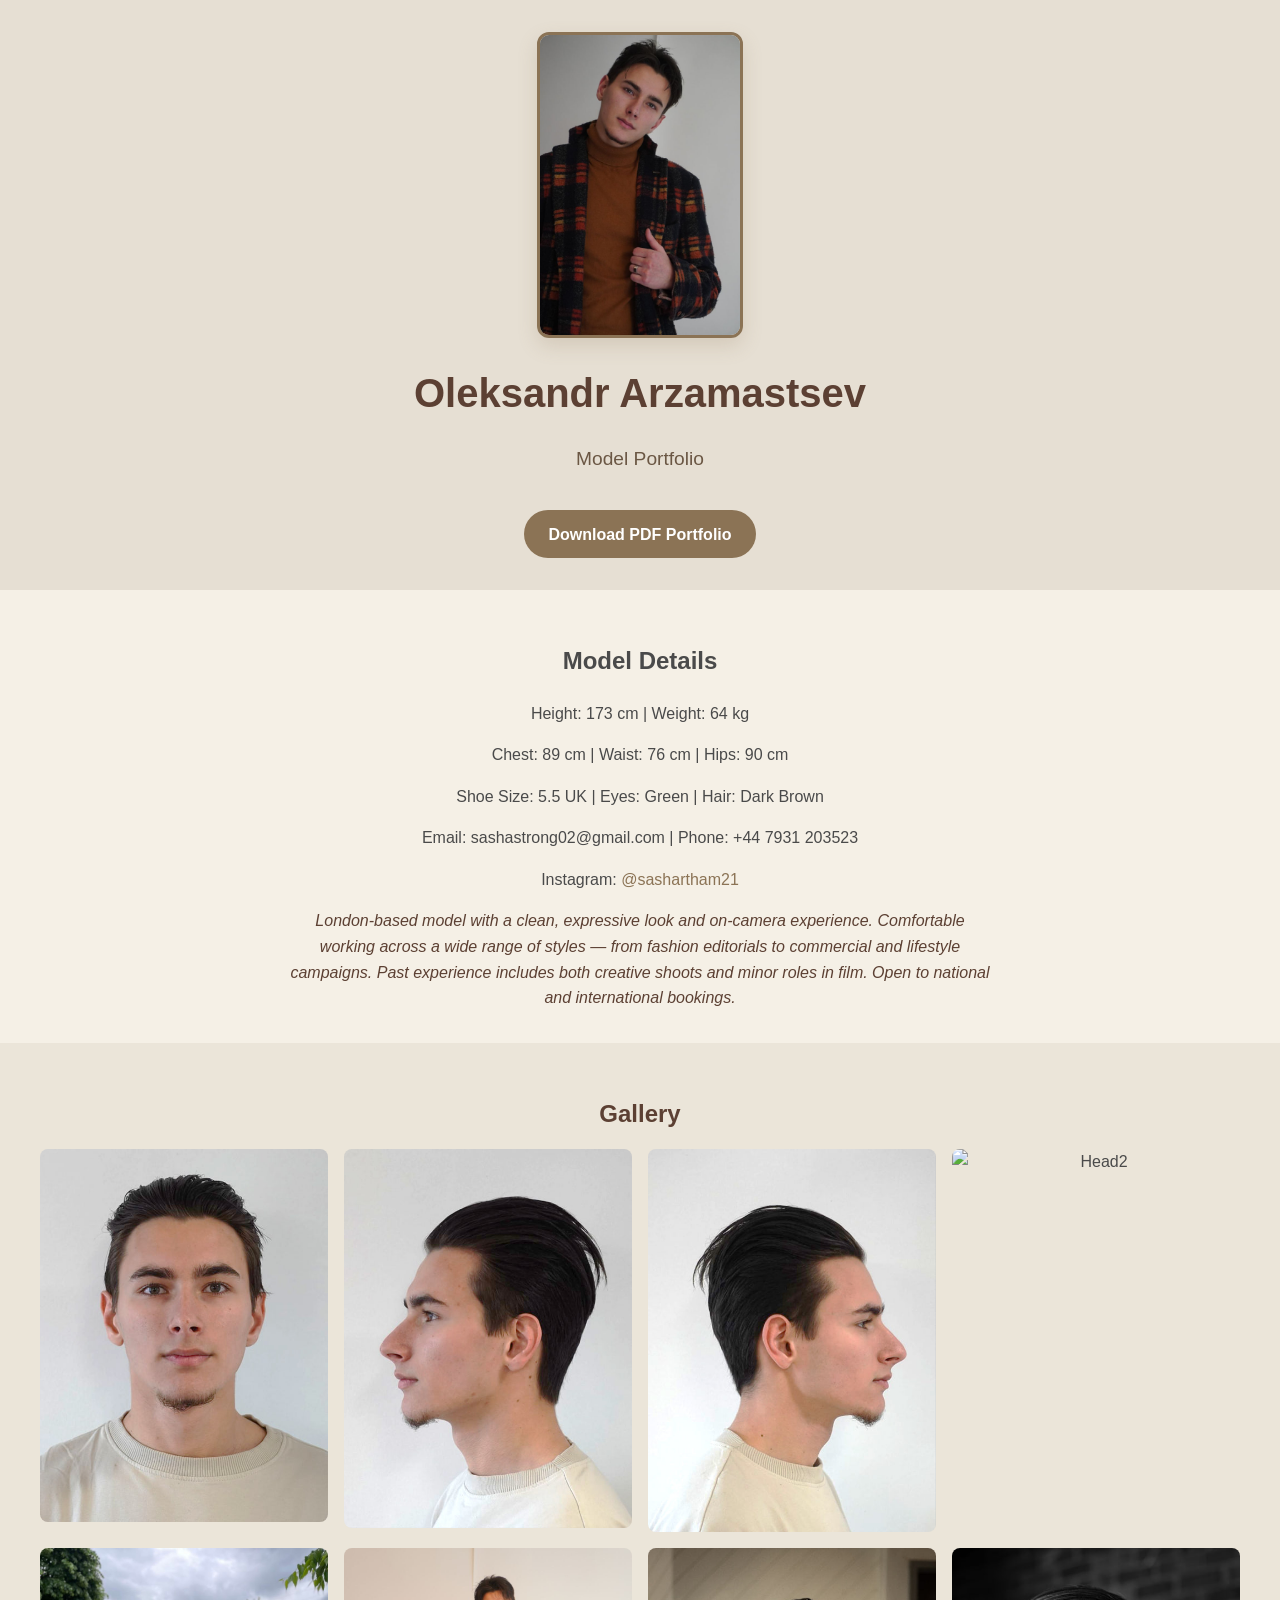
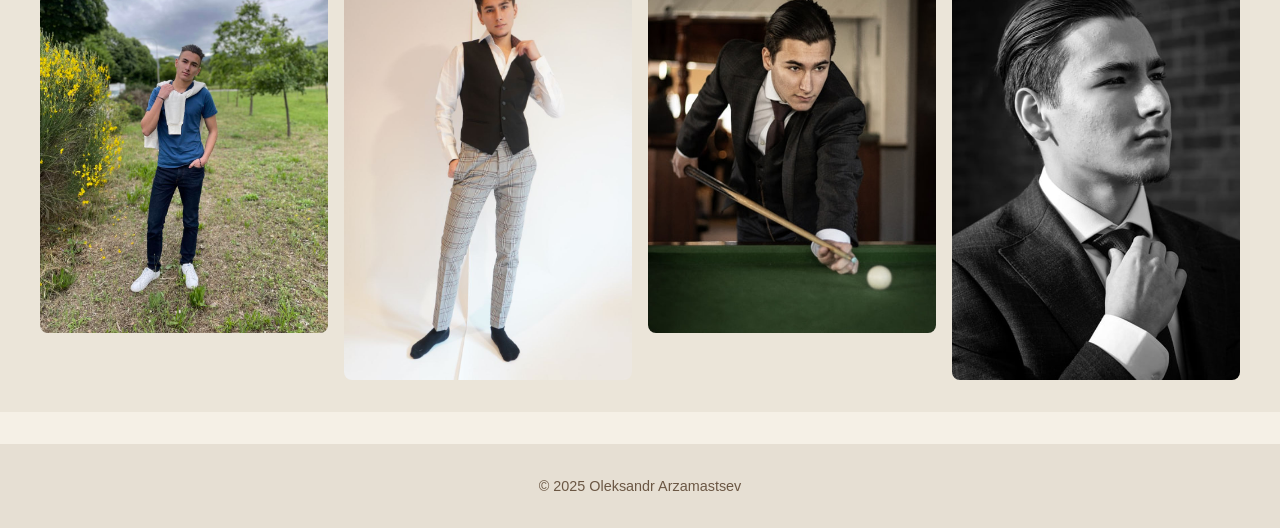
==== index.html @ 0b5d1959 "Update index.html" ====
<!DOCTYPE html>
<html lang="en">
<head>
  <meta charset="UTF-8" />
  <meta name="viewport" content="width=device-width, initial-scale=1.0" />
  <title>Oleksandr Arzamastsev - Model Portfolio</title>
  <link rel="stylesheet" href="style.css" />
</head>
<body>
  <header class="main-header">
    <img src="Images/main.jpg" alt="Oleksandr Arzamastsev" class="main-photo">
    <h1>Oleksandr Arzamastsev</h1>
    <p class="tagline">Model Portfolio</p>
    <a href="Portfolio final final.pdf" download class="download-btn">Download PDF Portfolio</a>
  </header>

  <section class="details">
    <h2>Model Details</h2>
    <p>Height: 173 cm | Weight: 64 kg</p>
    <p>Chest: 89 cm | Waist: 76 cm | Hips: 90 cm</p>
    <p>Shoe Size: 5.5 UK | Eyes: Green | Hair: Dark Brown</p>
    <p>Email: sashastrong02@gmail.com | Phone: +44 7931 203523</p>
    <p>Instagram: <a href="https://instagram.com/sashartham21" target="_blank">@sashartham21</a></p>
    <p class="bio">London-based model with a clean, expressive look and on-camera experience. Comfortable working across a wide range of styles — from fashion editorials to commercial and lifestyle campaigns. Past experience includes both creative shoots and minor roles in film. Open to national and international bookings.</p>
  </section>

  <section class="gallery">
    <h2>Gallery</h2>
    <div class="grid">
      <img src="Images/head.jpg" alt="Head Front">
      <img src="Images/side1.jpg" alt="Head Left">
      <img src="sideR.jpg" alt="Head Right">
      <img src="Head2.JPG" alt="Head2">
      <img src="Images/Full old.jpg" alt="Full Length Casual">
      <img src="Images/full.jpg" alt="Full Length Formal">
     <!-- <img src="Images/creative1.jpg" alt="Creative Pose 1">-->
     
      <img src="Images/creative2.jpg" alt="Creative Pose 2">
     
      <!-- <img src="Images/creative3.jpg" alt="Creative Pose 3">
      <img src="Images/creative4.jpg" alt="Creative Pose 4">
      <img src="Images/monochrome1.jpg" alt="Black & White 1">
      <img src="Images/monochrome2.jpg" alt="Black & White 2">
      <img src="Images/monochrome3.jpg" alt="Black & White 3">-->
      
      <img src="Images/monochrome4.jpg" alt="Black & White 4">
      
    </div>
  </section>

  <footer>
    <p>&copy; 2025 Oleksandr Arzamastsev</p>
  </footer>
</body>
</html>
---- style.css ----
/* style.css */
body {
  margin: 0;
  font-family: 'Segoe UI', Tahoma, Geneva, Verdana, sans-serif;
  background-color: #f5f0e6;
  color: #4a4a4a;
  line-height: 1.6;
}

.main-header {
  text-align: center;
  padding: 2rem 1rem;
  background-color: #e6dfd3;
}

.main-photo {
  width: 200px;
  height: auto;
  border-radius: 12px;
  border: 3px solid #8b7355;
  box-shadow: 0 8px 20px rgba(139, 115, 85, 0.2);
  transition: transform 0.3s ease;
}

.main-photo:hover {
  transform: translateY(-5px);
}

h1 {
  margin: 1rem 0 0.5rem;
  font-size: 2.5rem;
  color: #5c4033;
}

.tagline {
  font-size: 1.2rem;
  color: #6b5744;
}

.download-btn {
  display: inline-block;
  margin-top: 1rem;
  padding: 0.7rem 1.5rem;
  background-color: #8b7355;
  color: #fff;
  text-decoration: none;
  font-weight: bold;
  border-radius: 30px;
  transition: background-color 0.3s;
}
.download-btn:hover {
  background-color: #6b5744;
}

.details {
  text-align: center;
  padding: 2rem 1rem;
}
.details a {
  color: #8b7355;
  text-decoration: none;
}
.details a:hover {
  text-decoration: underline;
}

.bio {
  max-width: 700px;
  margin: 1rem auto 0;
  font-style: italic;
  color: #5c4033;
}

.gallery {
  padding: 2rem 1rem;
  background-color: #ebe5d9;
  text-align: center;
}
.gallery h2 {
  margin-bottom: 1rem;
  color: #5c4033;
}

.grid {
  display: grid;
  grid-template-columns: repeat(auto-fit, minmax(240px, 1fr));
  gap: 1rem;
  max-width: 1200px;
  margin: 0 auto;
}

.grid img {
  width: 100%;
  height: auto;
  border-radius: 8px;
  box-shadow: 0 0 15px rgba(255, 255, 255, 0.05);
  transition: transform 0.3s ease;
}
.grid img:hover {
  transform: scale(1.03);
}

footer {
  text-align: center;
  padding: 1rem;
  background-color: #e6dfd3;
  color: #6b5744;
  font-size: 0.9rem;
  margin-top: 2rem;
}
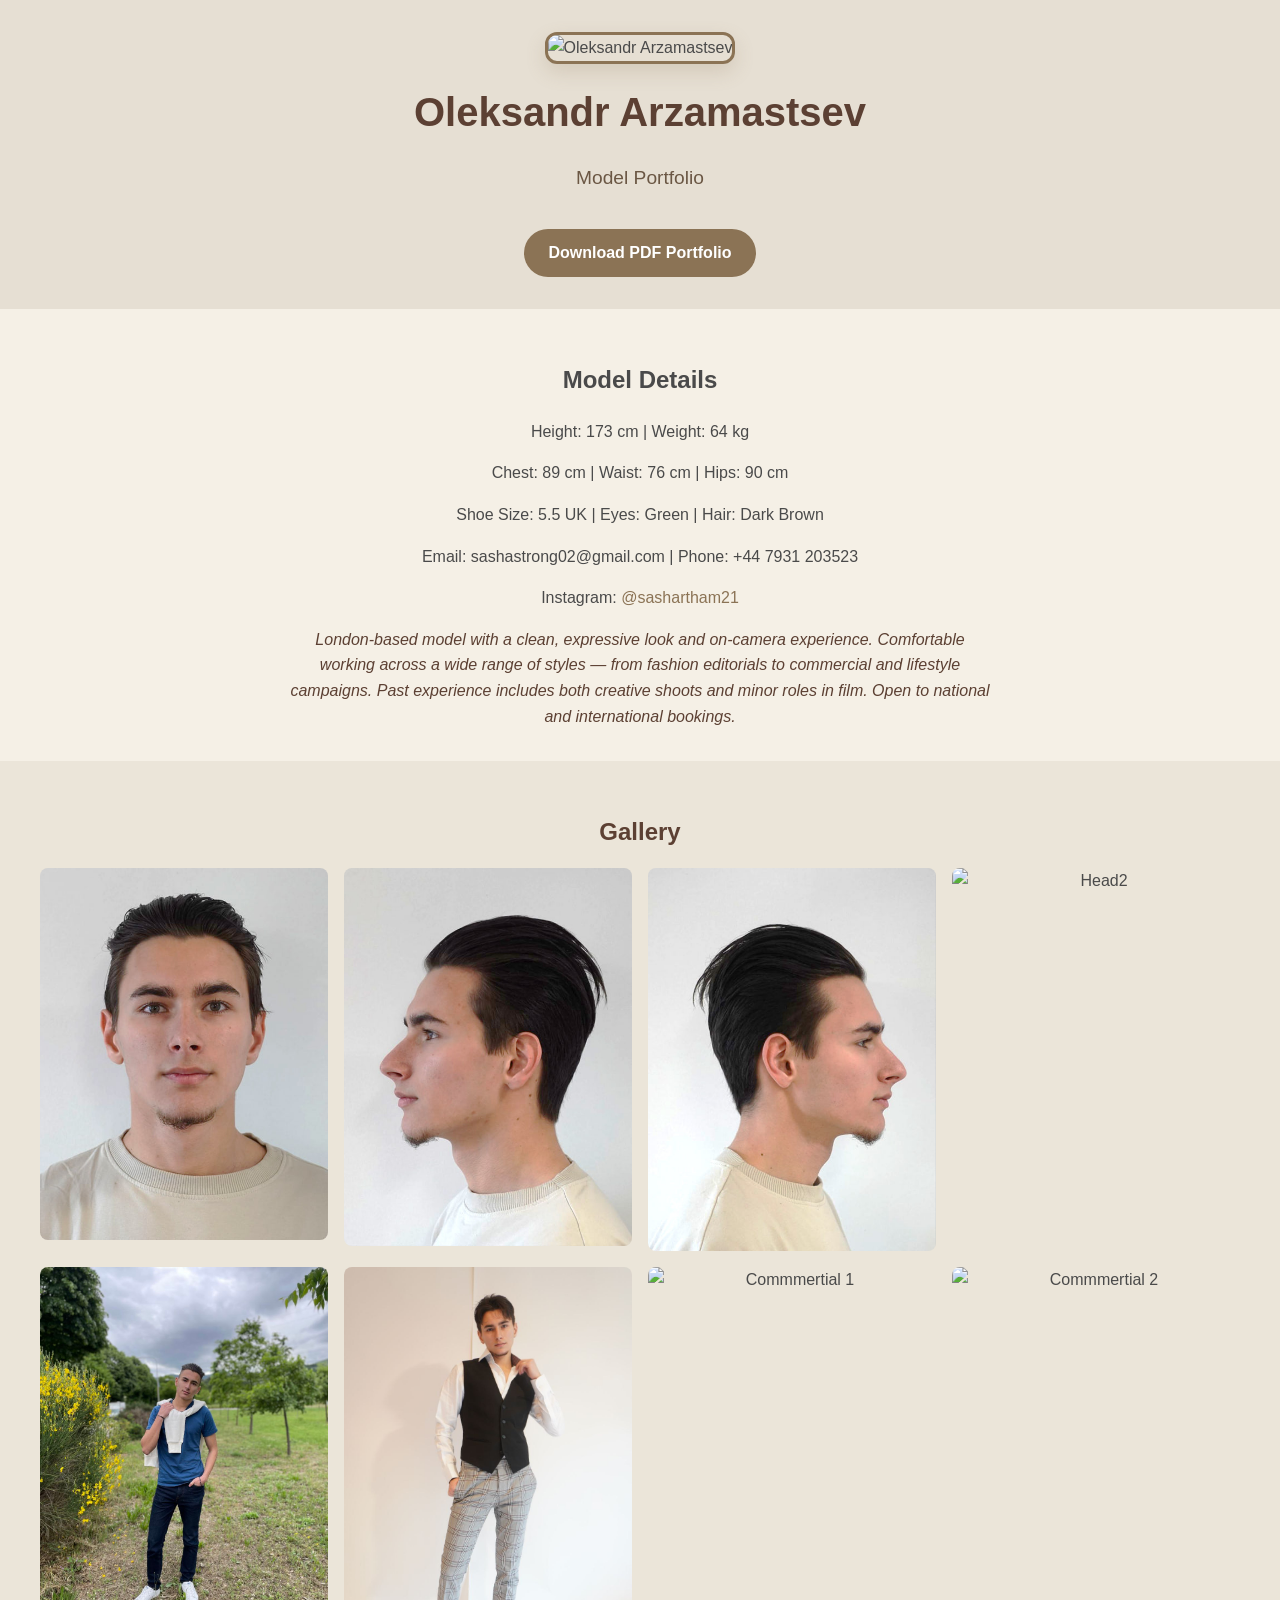
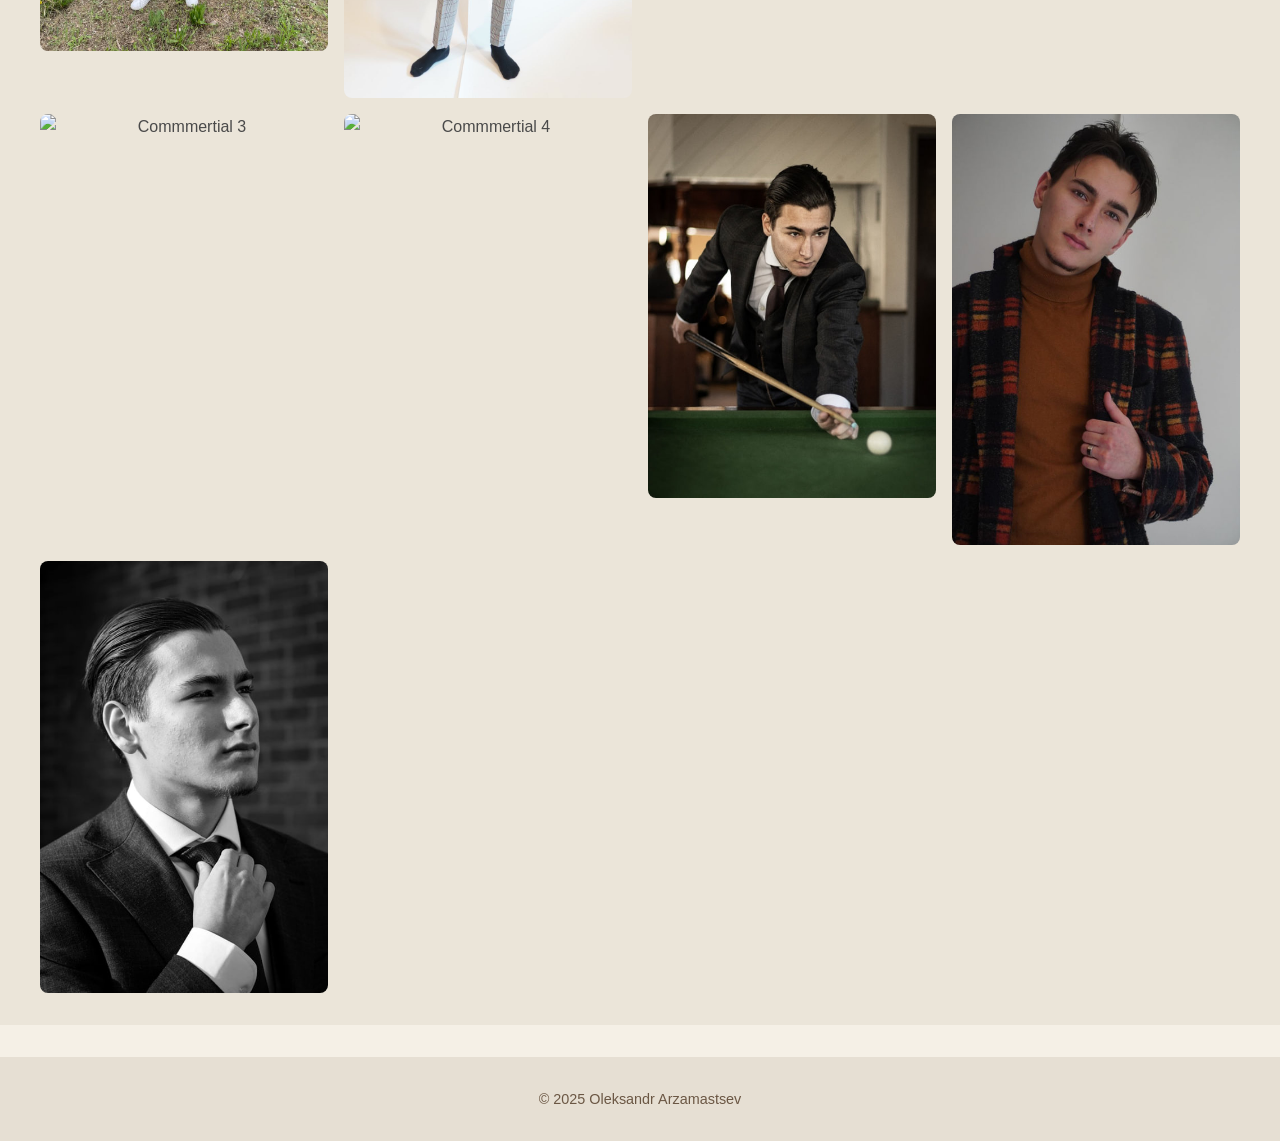
==== commit 49be6f37: "Update index.html" ====
--- a/index.html
+++ b/index.html
@@ -8,7 +8,7 @@
 </head>
 <body>
   <header class="main-header">
-    <img src="Images/main.jpg" alt="Oleksandr Arzamastsev" class="main-photo">
+    <img src="Main_new.JPG" alt="Oleksandr Arzamastsev" class="main-photo">
     <h1>Oleksandr Arzamastsev</h1>
     <p class="tagline">Model Portfolio</p>
     <a href="Portfolio final final.pdf" download class="download-btn">Download PDF Portfolio</a>
@@ -35,7 +35,13 @@
       <img src="Images/full.jpg" alt="Full Length Formal">
      <!-- <img src="Images/creative1.jpg" alt="Creative Pose 1">-->
      
+      <img src="Com1.JPG" alt="Commmertial 1">
+      <img src="Com2.JPG" alt="Commmertial 2">
+      <img src="Com3.JPG" alt="Commmertial 3">
+      <img src="Com4.JPG" alt="Commmertial 4">
+      
       <img src="Images/creative2.jpg" alt="Creative Pose 2">
+      <img src="Images/main.jpg" alt="Creative Pose 5">
      
       <!-- <img src="Images/creative3.jpg" alt="Creative Pose 3">
       <img src="Images/creative4.jpg" alt="Creative Pose 4">
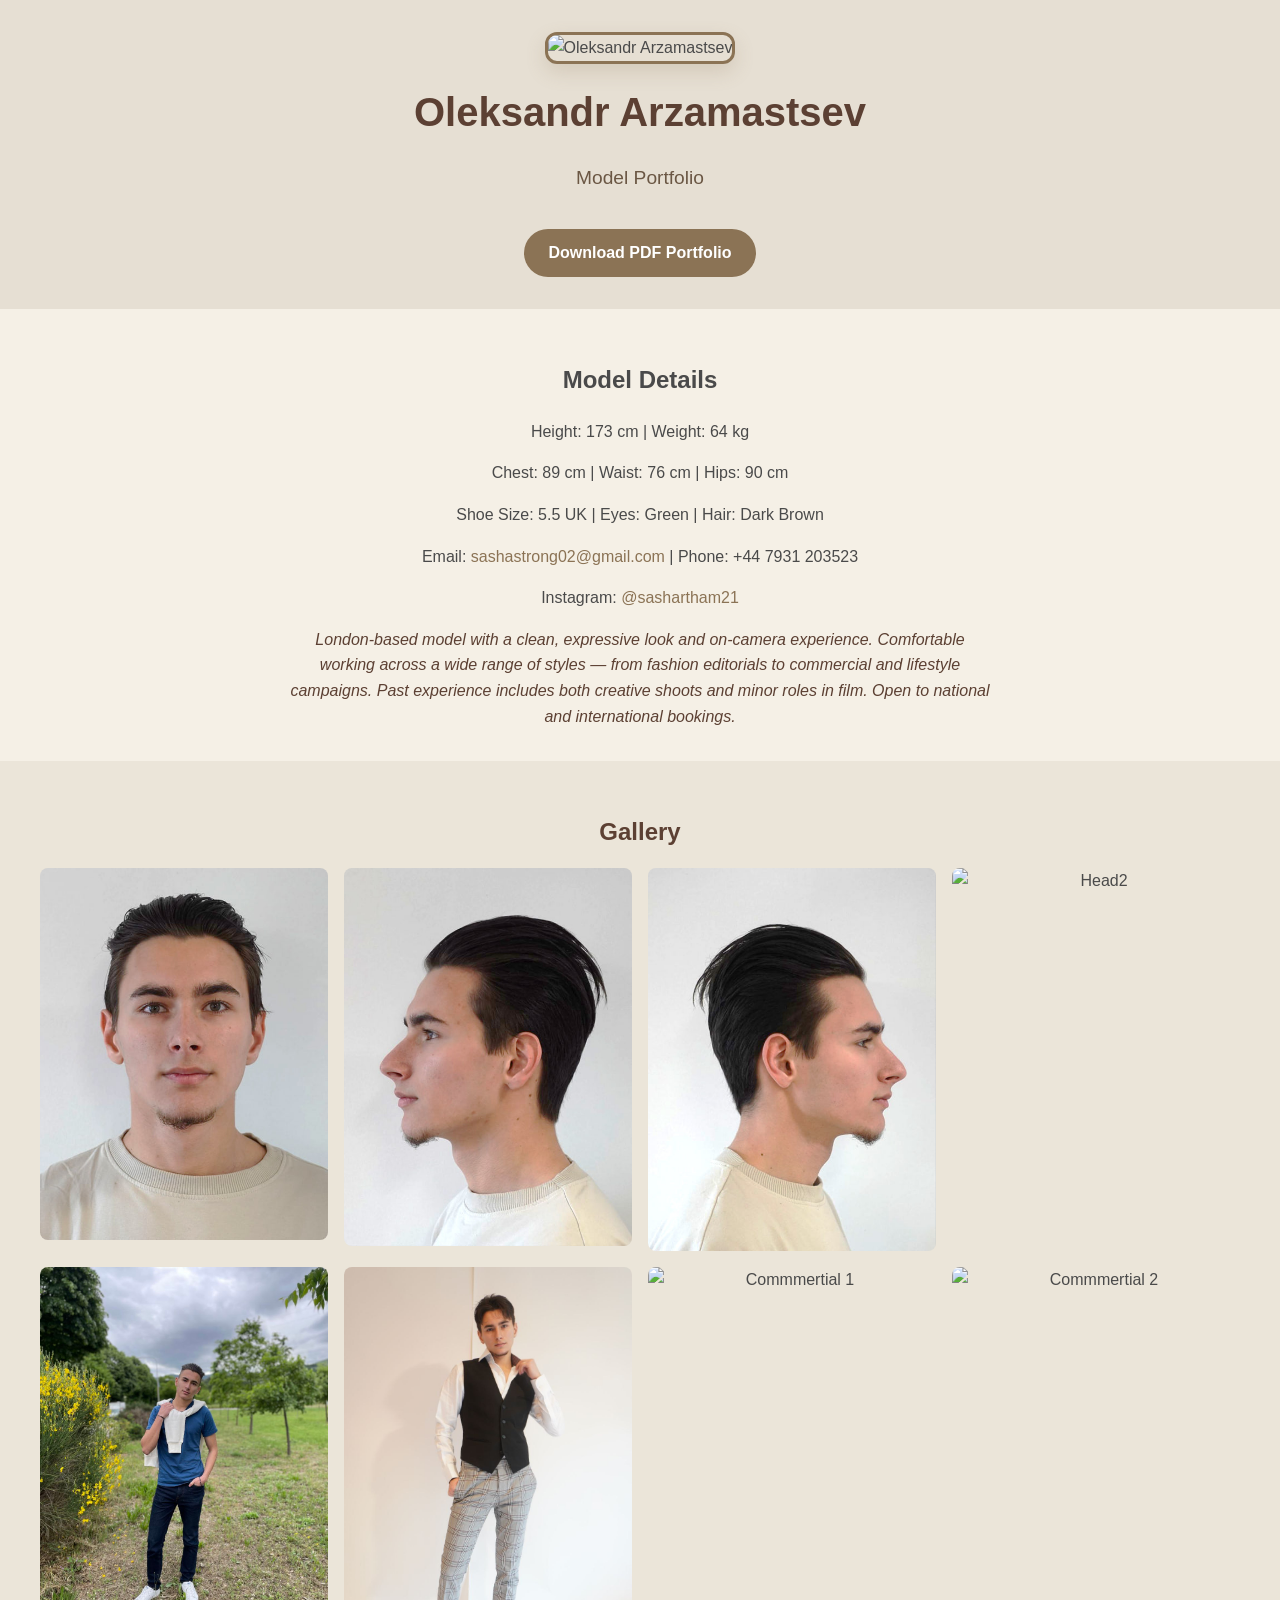
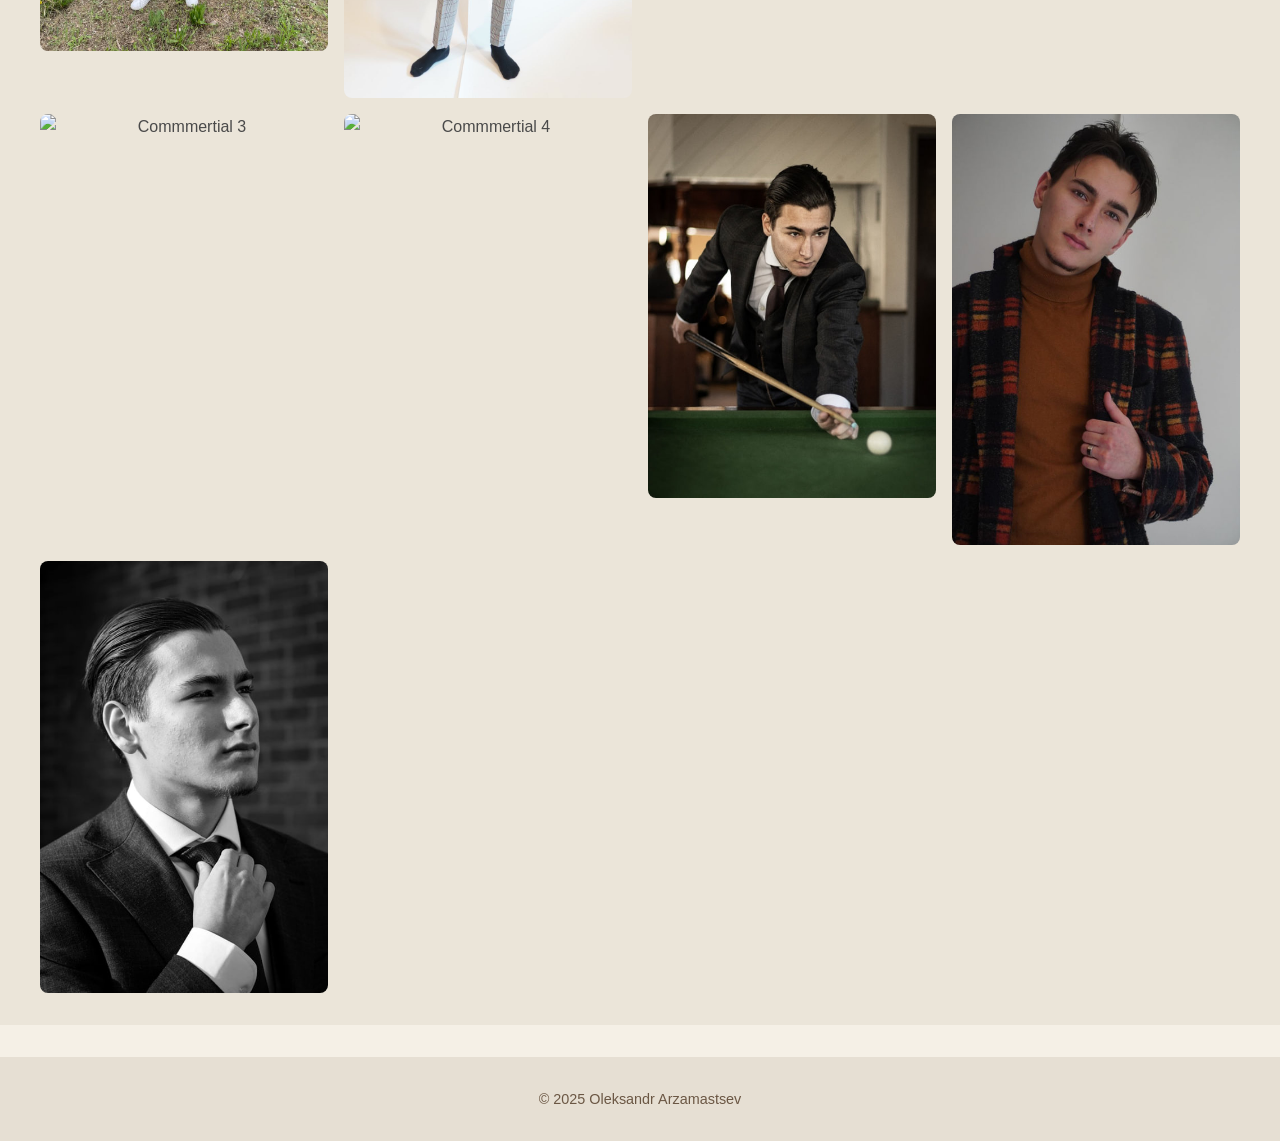
==== commit d6d2d94e: "Update index.html mailto" ====
--- a/index.html
+++ b/index.html
@@ -19,7 +19,7 @@
     <p>Height: 173 cm | Weight: 64 kg</p>
     <p>Chest: 89 cm | Waist: 76 cm | Hips: 90 cm</p>
     <p>Shoe Size: 5.5 UK | Eyes: Green | Hair: Dark Brown</p>
-    <p>Email: sashastrong02@gmail.com | Phone: +44 7931 203523</p>
+    <p>Email: <a href="mailto:sashastrong02@gmail.com">sashastrong02@gmail.com</a> | Phone: +44 7931 203523</p>
     <p>Instagram: <a href="https://instagram.com/sashartham21" target="_blank">@sashartham21</a></p>
     <p class="bio">London-based model with a clean, expressive look and on-camera experience. Comfortable working across a wide range of styles — from fashion editorials to commercial and lifestyle campaigns. Past experience includes both creative shoots and minor roles in film. Open to national and international bookings.</p>
   </section>
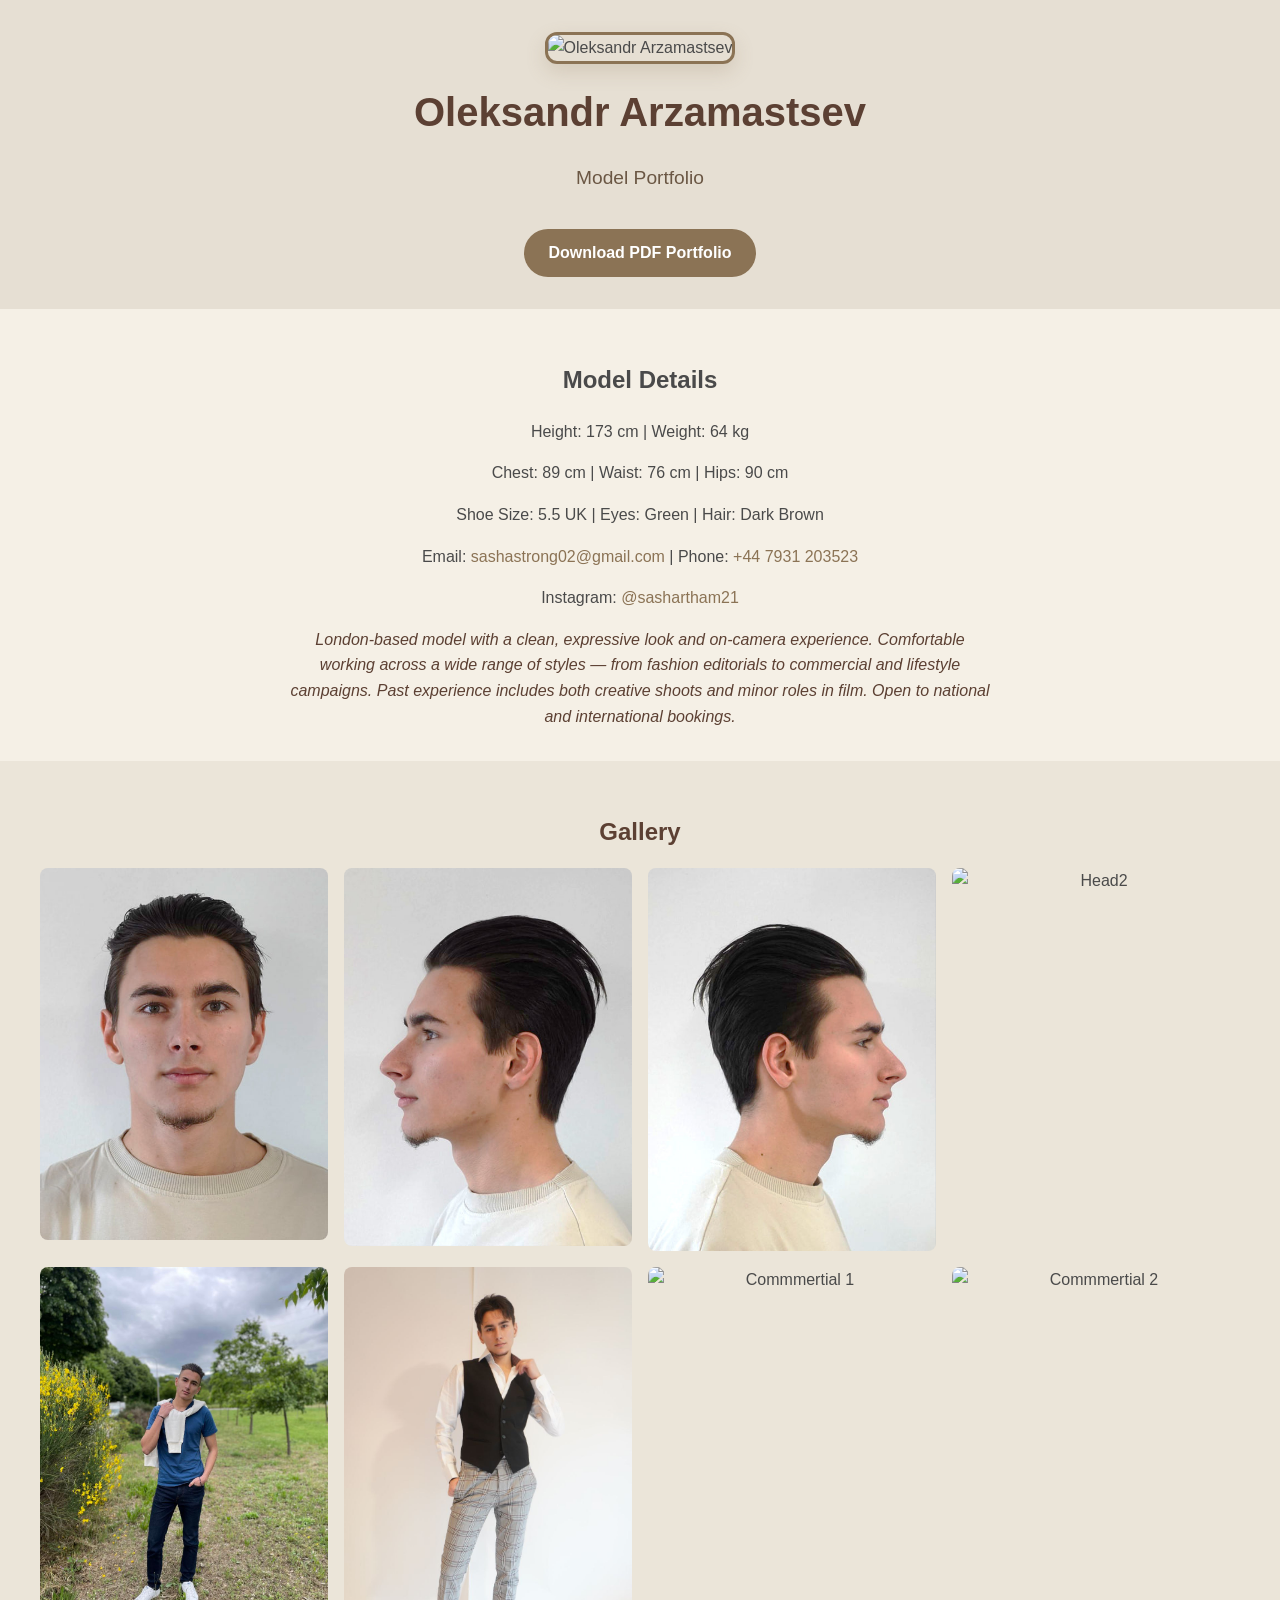
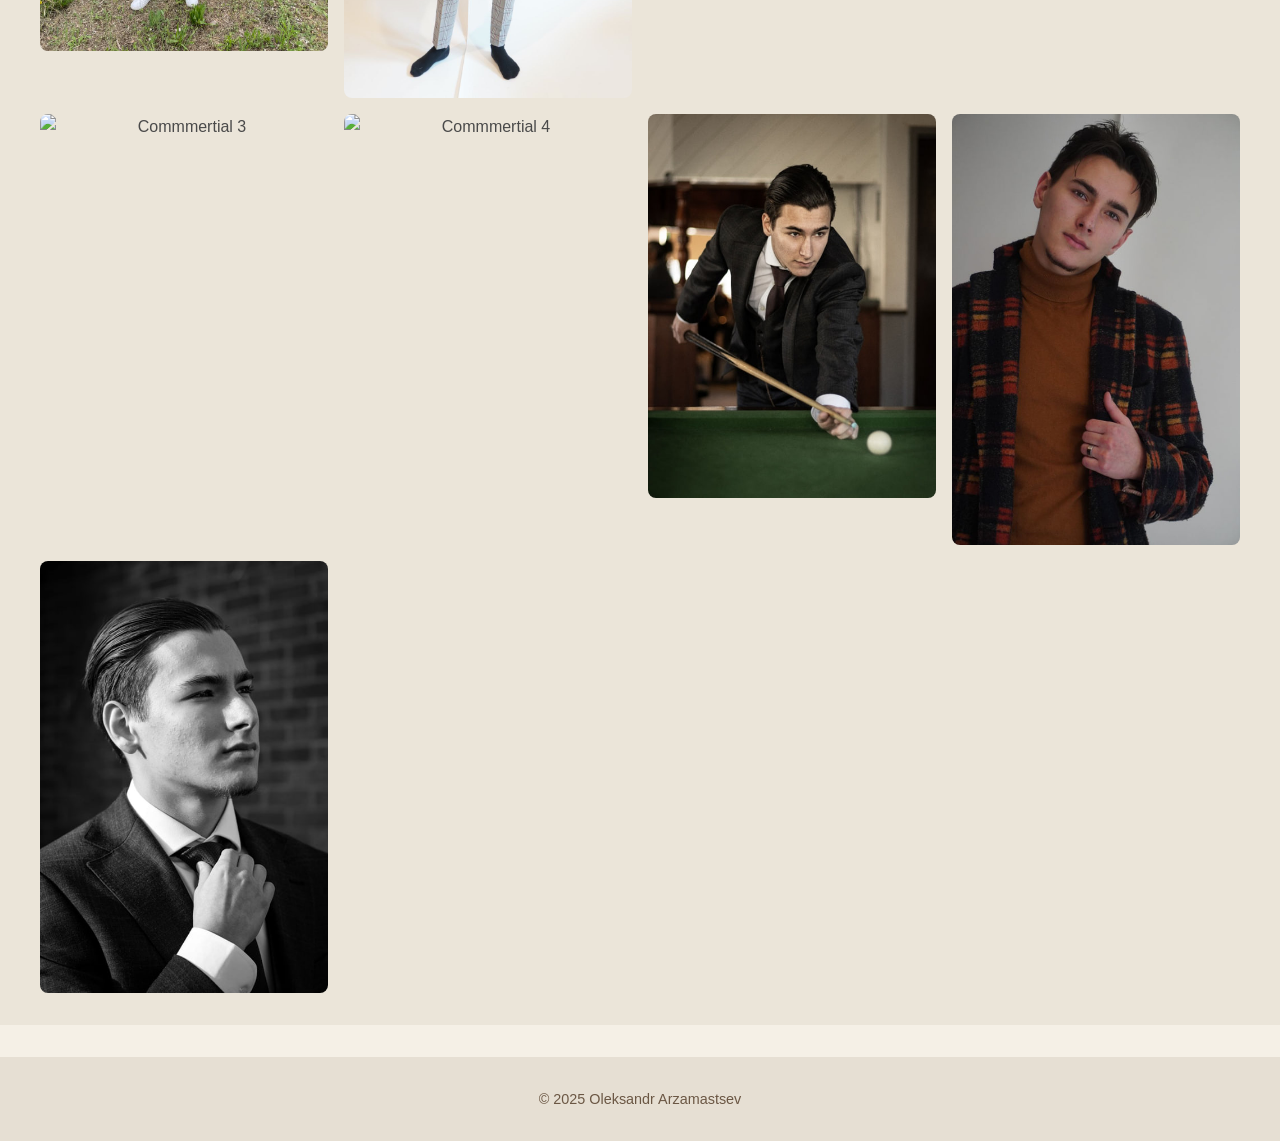
==== commit 83d7caf0: "Update index.html" ====
--- a/index.html
+++ b/index.html
@@ -19,7 +19,7 @@
     <p>Height: 173 cm | Weight: 64 kg</p>
     <p>Chest: 89 cm | Waist: 76 cm | Hips: 90 cm</p>
     <p>Shoe Size: 5.5 UK | Eyes: Green | Hair: Dark Brown</p>
-    <p>Email: <a href="mailto:sashastrong02@gmail.com">sashastrong02@gmail.com</a> | Phone: +44 7931 203523</p>
+    <p>Email: <a href="mailto:sashastrong02@gmail.com">sashastrong02@gmail.com</a> | Phone: <a href="tel:+447931203523">+44 7931 203523</a></p>
     <p>Instagram: <a href="https://instagram.com/sashartham21" target="_blank">@sashartham21</a></p>
     <p class="bio">London-based model with a clean, expressive look and on-camera experience. Comfortable working across a wide range of styles — from fashion editorials to commercial and lifestyle campaigns. Past experience includes both creative shoots and minor roles in film. Open to national and international bookings.</p>
   </section>
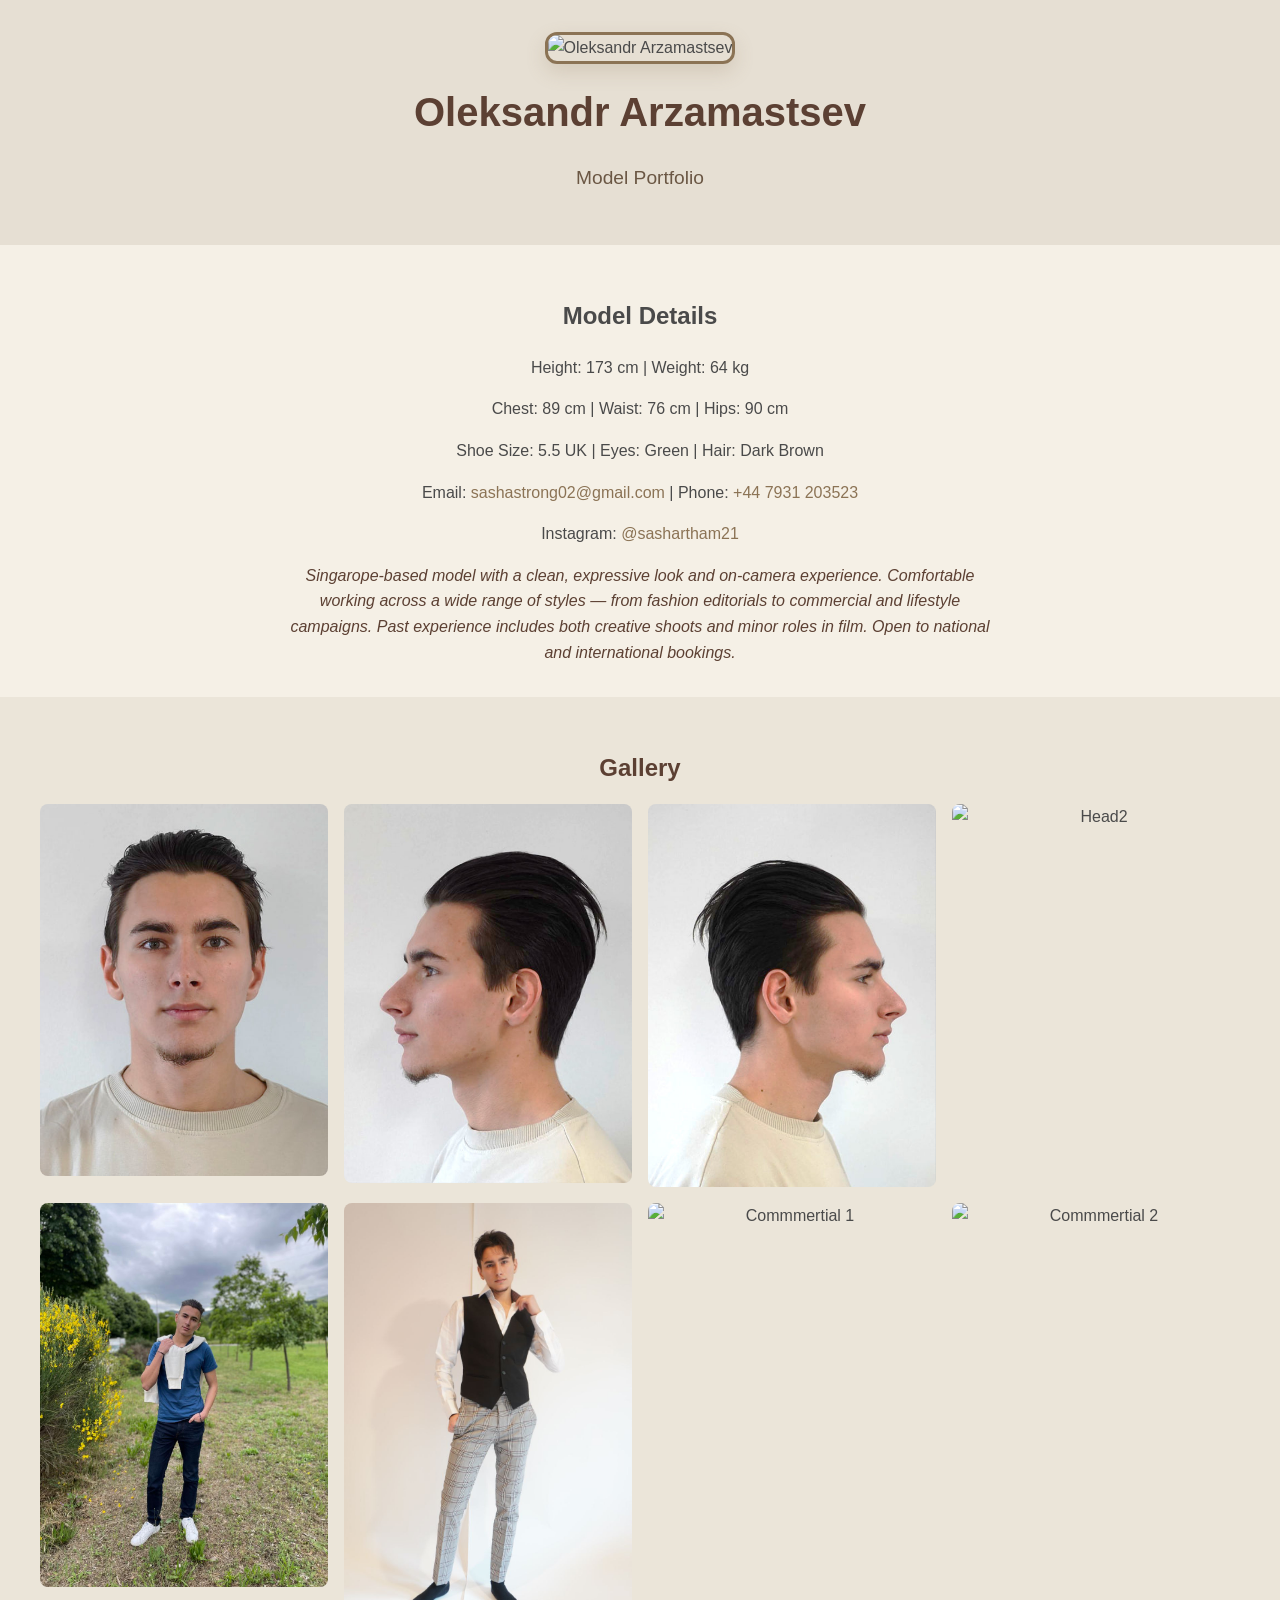
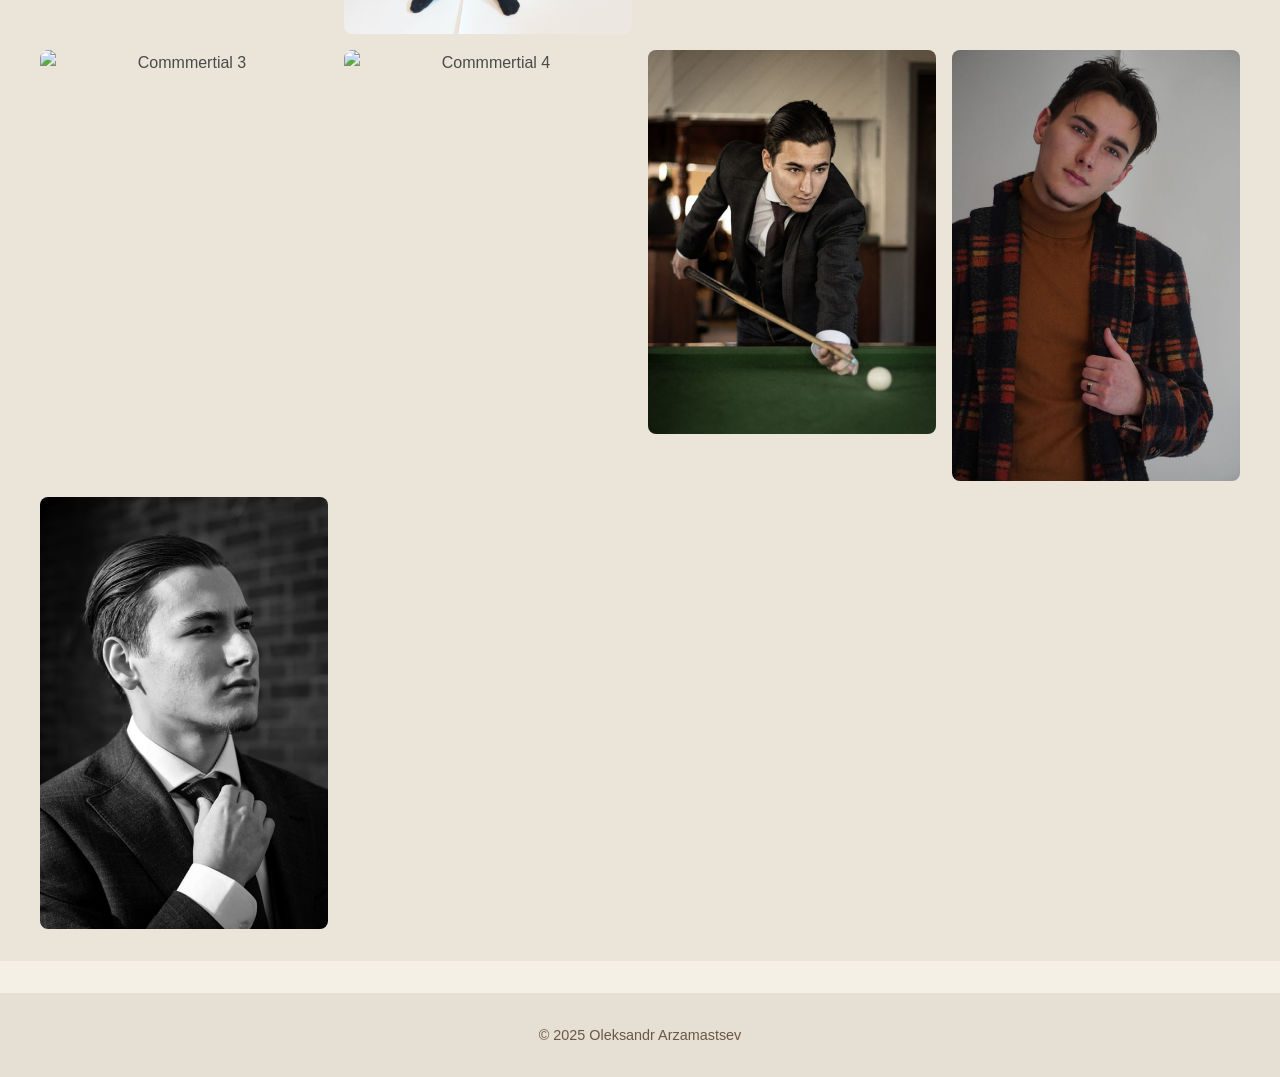
==== commit a534958e: "Update index.html" ====
--- a/index.html
+++ b/index.html
@@ -11,7 +11,7 @@
     <img src="Main_new.JPG" alt="Oleksandr Arzamastsev" class="main-photo">
     <h1>Oleksandr Arzamastsev</h1>
     <p class="tagline">Model Portfolio</p>
-    <a href="Portfolio final final.pdf" download class="download-btn">Download PDF Portfolio</a>
+   <!-- <a href="Portfolio final final.pdf" download class="download-btn">Download PDF Portfolio</a>-->
   </header>
 
   <section class="details">
@@ -21,7 +21,7 @@
     <p>Shoe Size: 5.5 UK | Eyes: Green | Hair: Dark Brown</p>
     <p>Email: <a href="mailto:sashastrong02@gmail.com">sashastrong02@gmail.com</a> | Phone: <a href="tel:+447931203523">+44 7931 203523</a></p>
     <p>Instagram: <a href="https://instagram.com/sashartham21" target="_blank">@sashartham21</a></p>
-    <p class="bio">London-based model with a clean, expressive look and on-camera experience. Comfortable working across a wide range of styles — from fashion editorials to commercial and lifestyle campaigns. Past experience includes both creative shoots and minor roles in film. Open to national and international bookings.</p>
+    <p class="bio">Singarope-based model with a clean, expressive look and on-camera experience. Comfortable working across a wide range of styles — from fashion editorials to commercial and lifestyle campaigns. Past experience includes both creative shoots and minor roles in film. Open to national and international bookings.</p>
   </section>
 
   <section class="gallery">
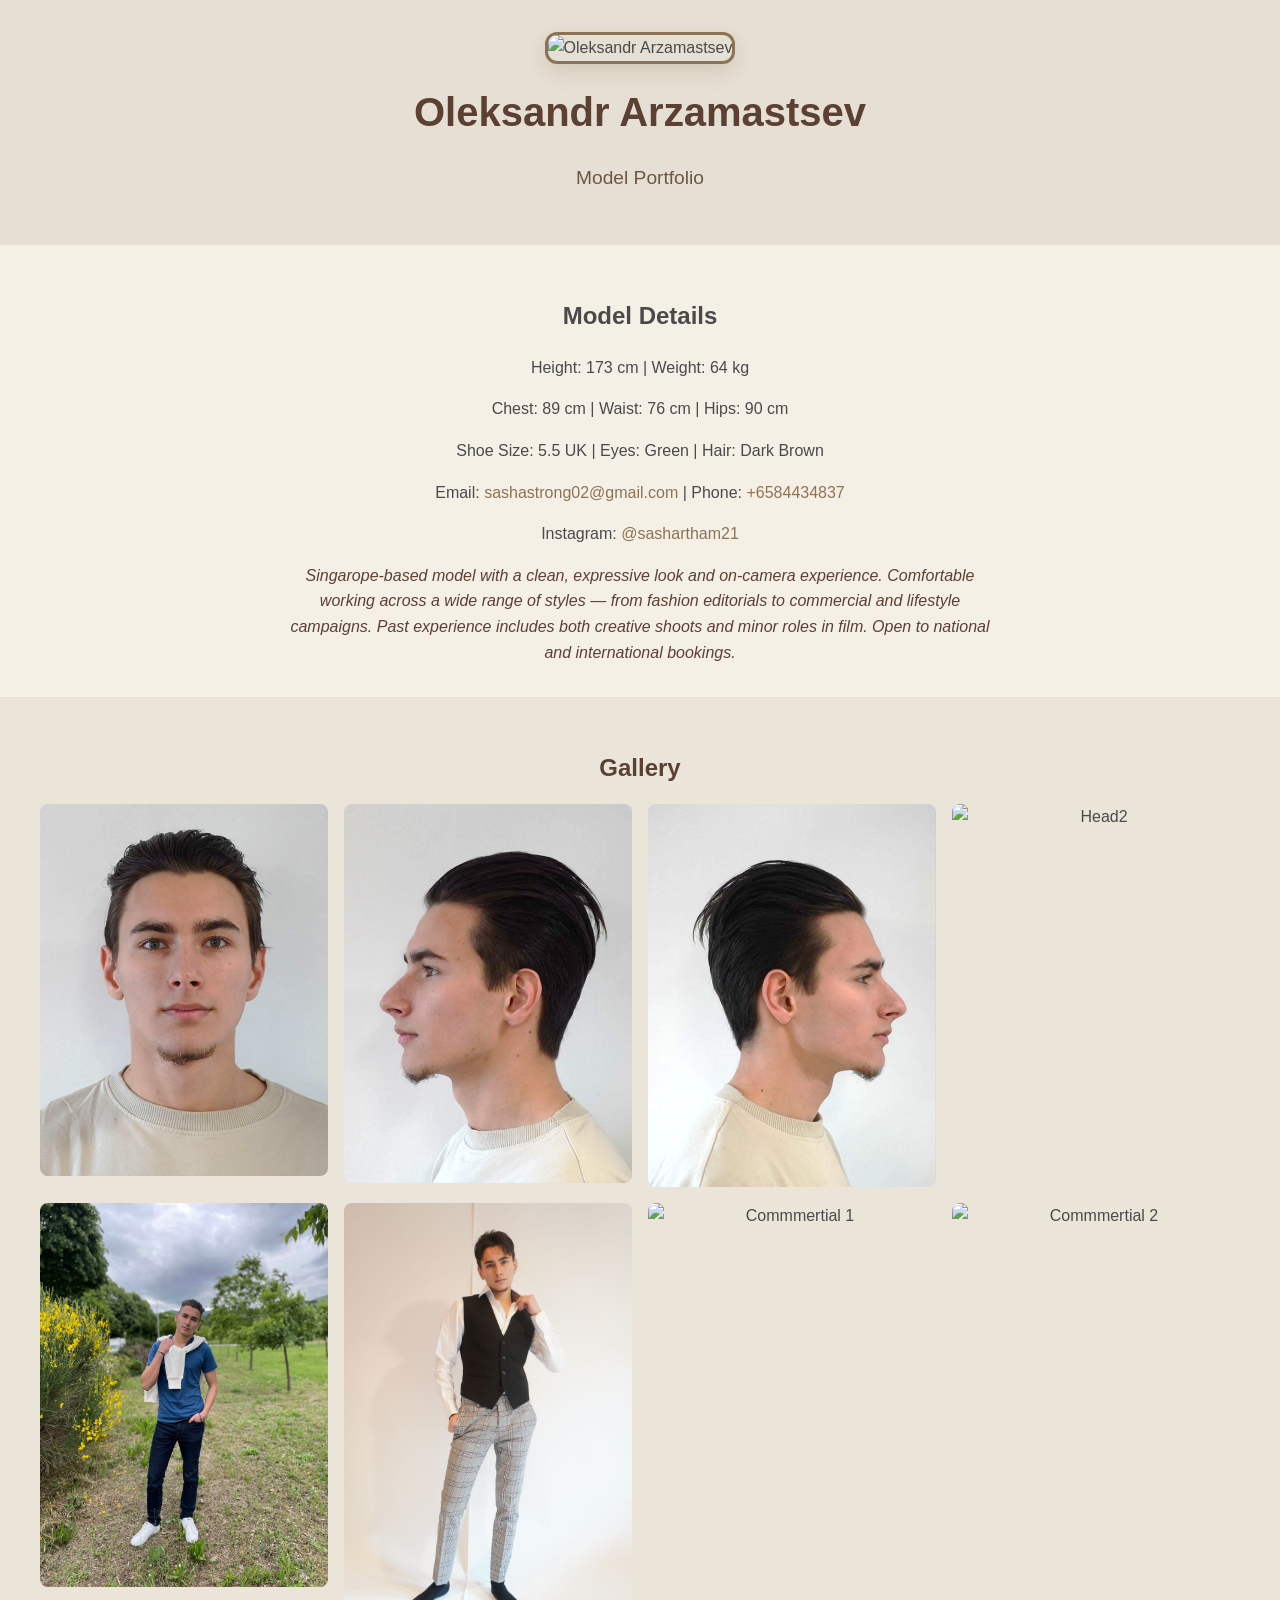
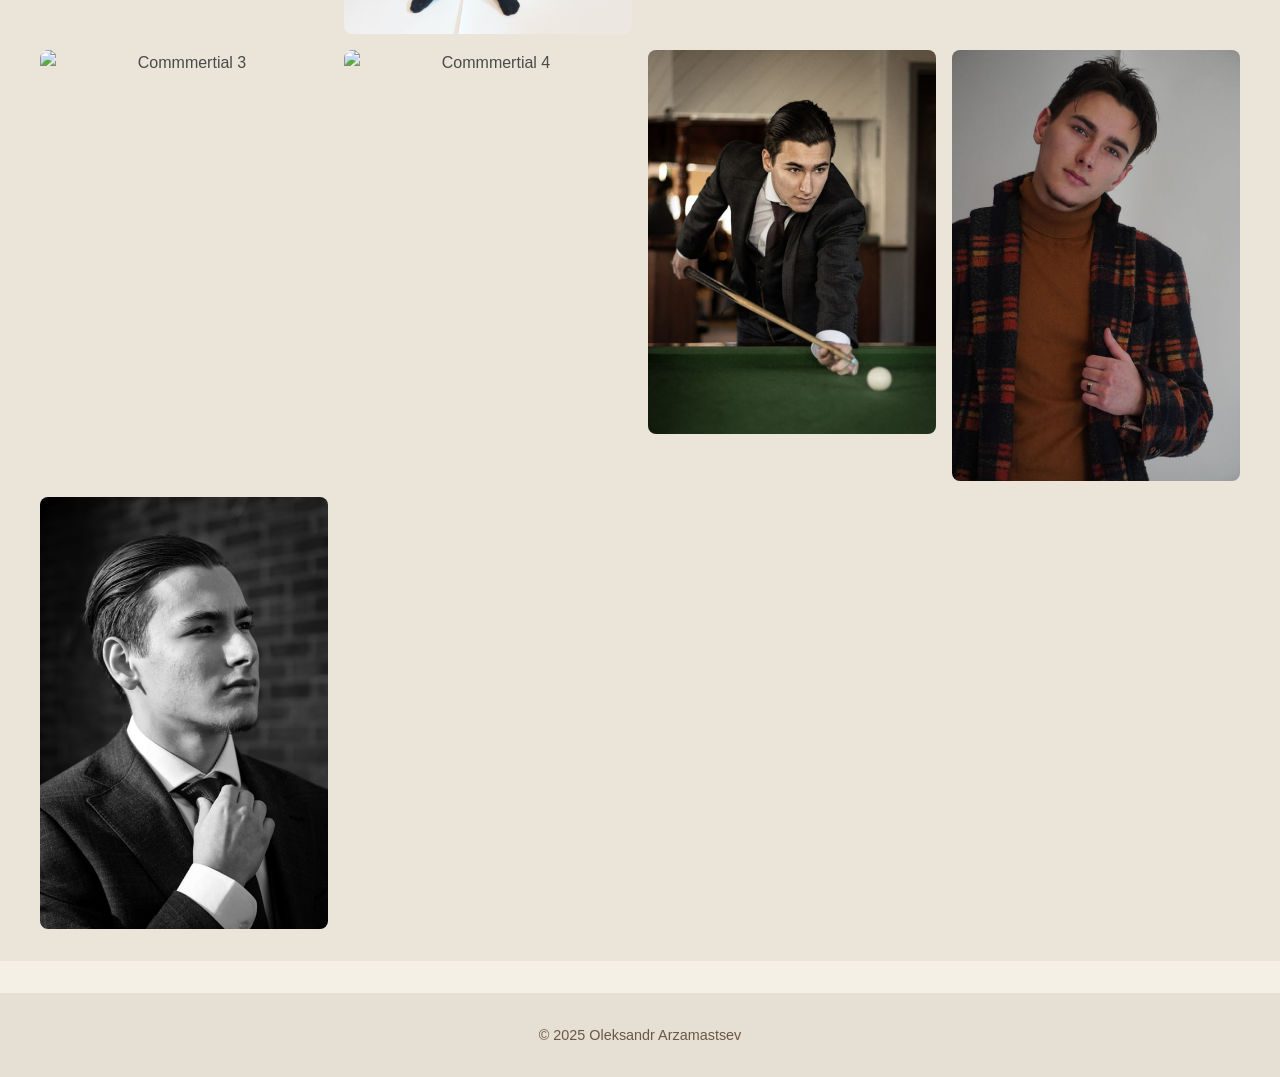
==== commit a4cd5fc9: "Update index.html" ====
--- a/index.html
+++ b/index.html
@@ -19,7 +19,7 @@
     <p>Height: 173 cm | Weight: 64 kg</p>
     <p>Chest: 89 cm | Waist: 76 cm | Hips: 90 cm</p>
     <p>Shoe Size: 5.5 UK | Eyes: Green | Hair: Dark Brown</p>
-    <p>Email: <a href="mailto:sashastrong02@gmail.com">sashastrong02@gmail.com</a> | Phone: <a href="tel:+447931203523">+44 7931 203523</a></p>
+    <p>Email: <a href="mailto:sashastrong02@gmail.com">sashastrong02@gmail.com</a> | Phone: <a href="tel:+6584434837">+6584434837</a></p>
     <p>Instagram: <a href="https://instagram.com/sashartham21" target="_blank">@sashartham21</a></p>
     <p class="bio">Singarope-based model with a clean, expressive look and on-camera experience. Comfortable working across a wide range of styles — from fashion editorials to commercial and lifestyle campaigns. Past experience includes both creative shoots and minor roles in film. Open to national and international bookings.</p>
   </section>
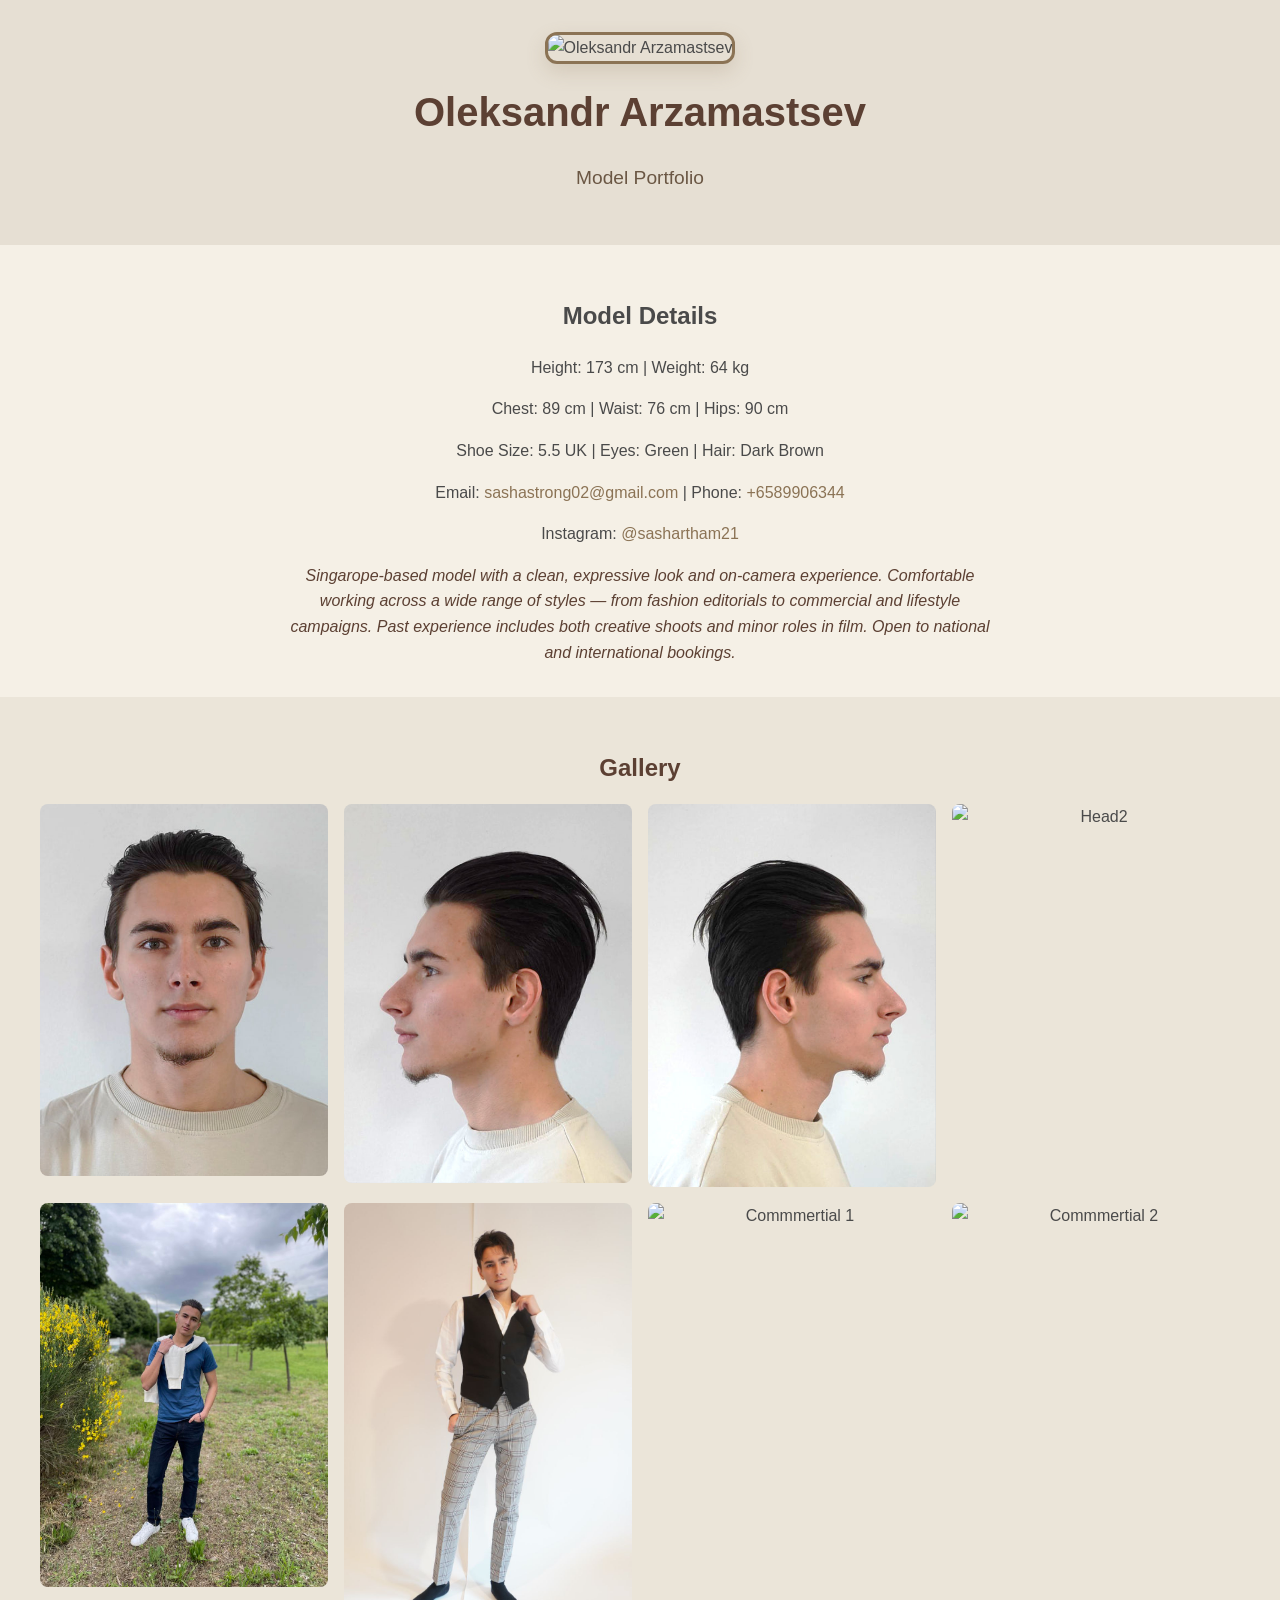
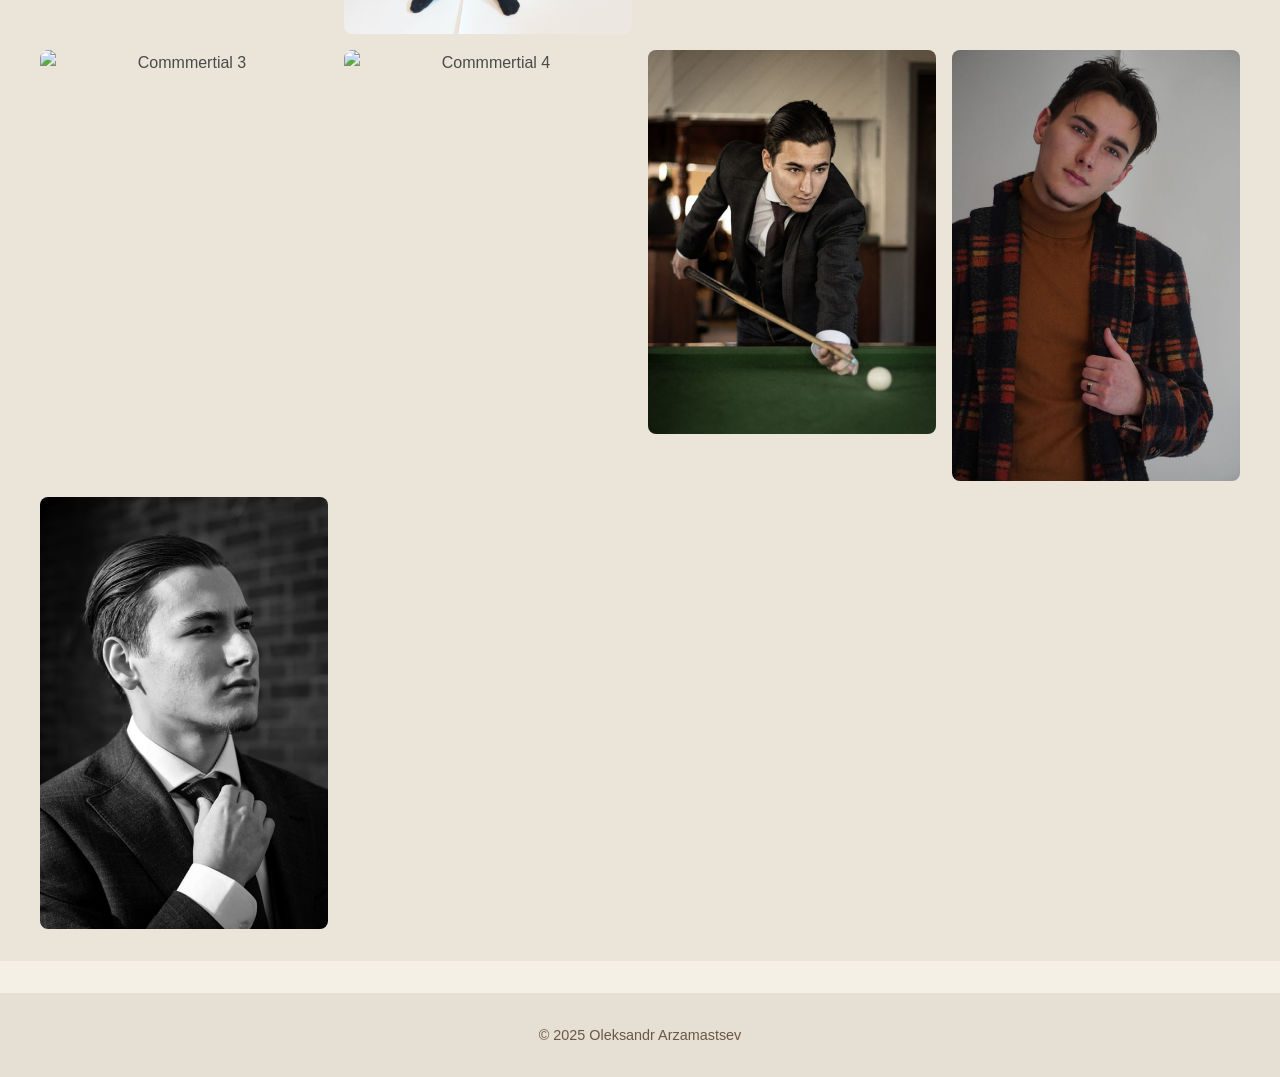
==== commit 1f3d8ea4: "Update index.html new number" ====
--- a/index.html
+++ b/index.html
@@ -19,7 +19,7 @@
     <p>Height: 173 cm | Weight: 64 kg</p>
     <p>Chest: 89 cm | Waist: 76 cm | Hips: 90 cm</p>
     <p>Shoe Size: 5.5 UK | Eyes: Green | Hair: Dark Brown</p>
-    <p>Email: <a href="mailto:sashastrong02@gmail.com">sashastrong02@gmail.com</a> | Phone: <a href="tel:+6584434837">+6584434837</a></p>
+    <p>Email: <a href="mailto:sashastrong02@gmail.com">sashastrong02@gmail.com</a> | Phone: <a href="tel:+6589906344">+6589906344</a></p>
     <p>Instagram: <a href="https://instagram.com/sashartham21" target="_blank">@sashartham21</a></p>
     <p class="bio">Singarope-based model with a clean, expressive look and on-camera experience. Comfortable working across a wide range of styles — from fashion editorials to commercial and lifestyle campaigns. Past experience includes both creative shoots and minor roles in film. Open to national and international bookings.</p>
   </section>
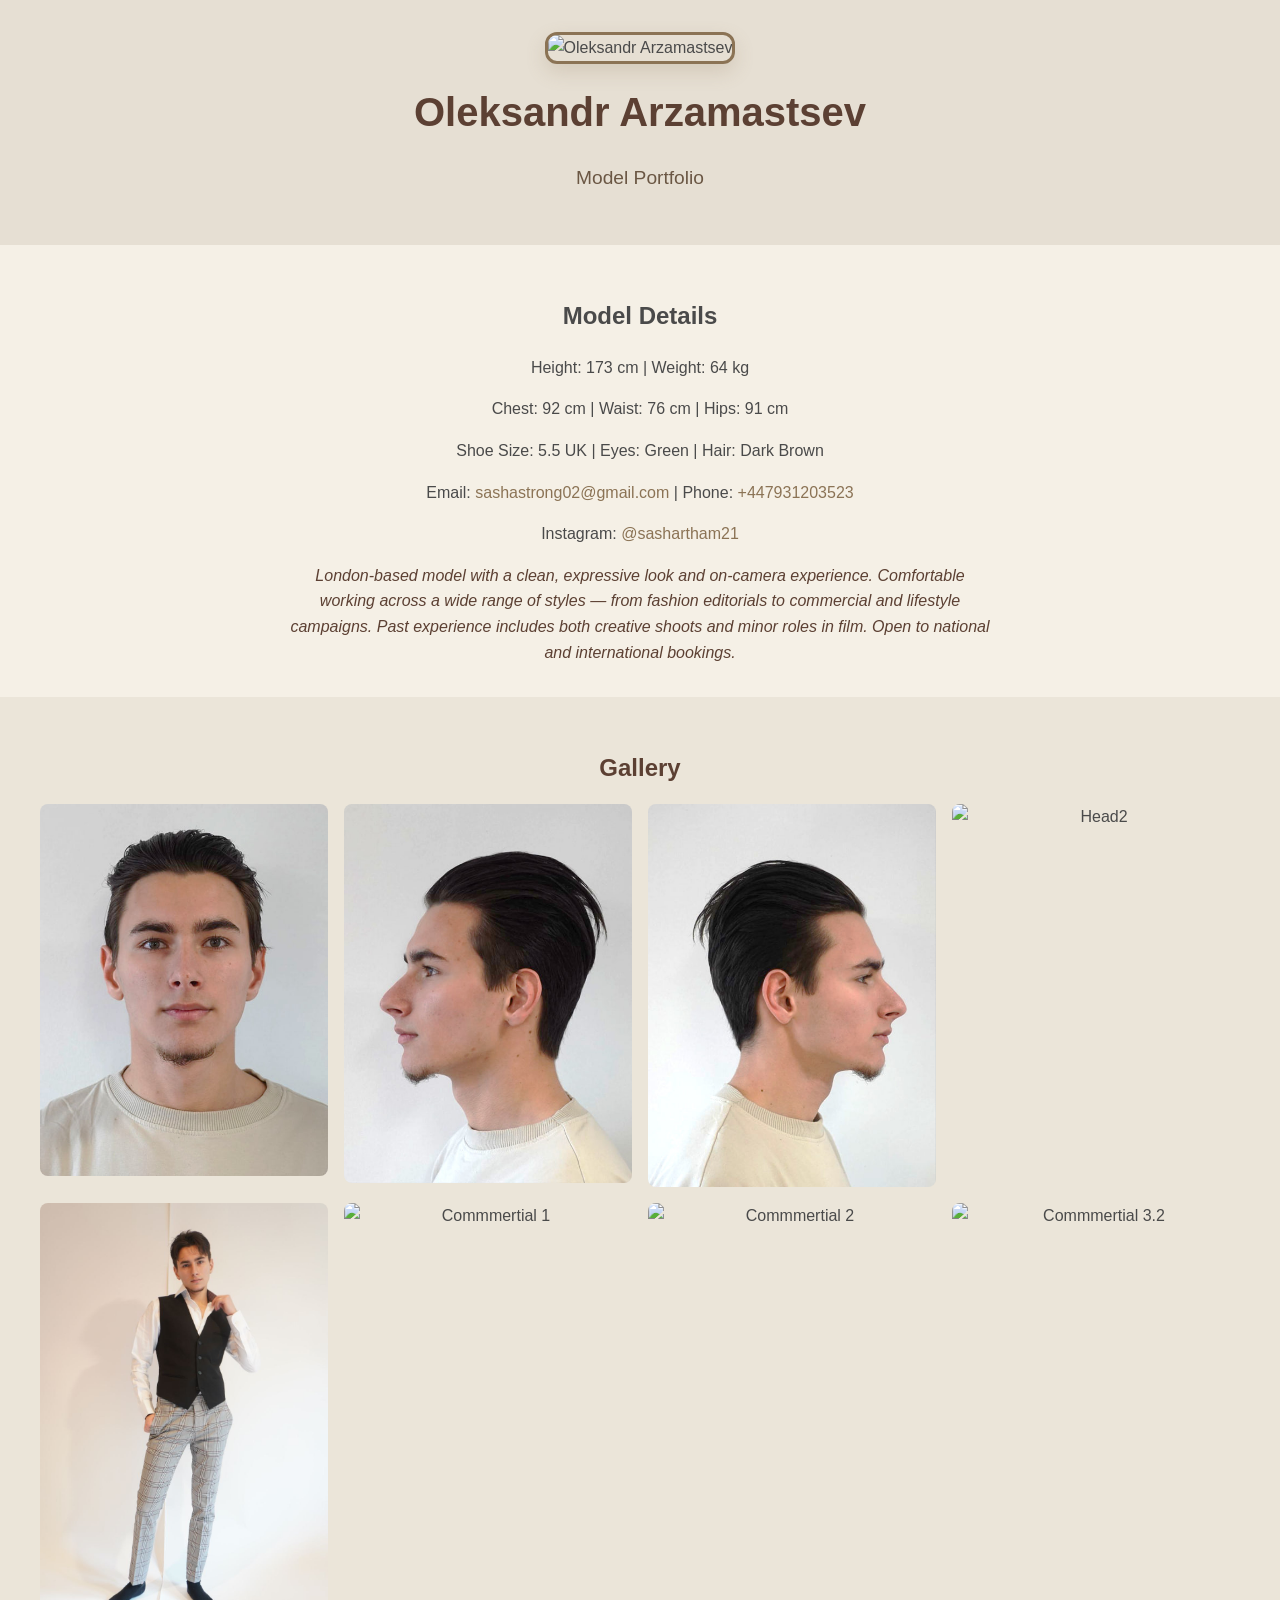
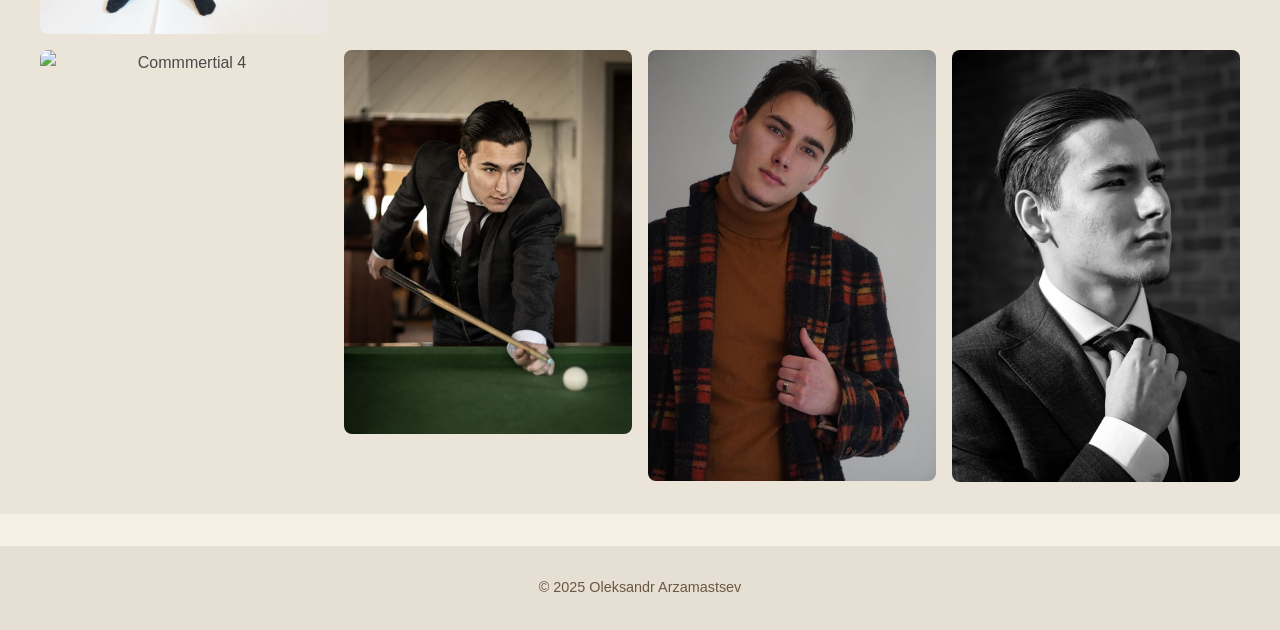
==== commit cd13cc80: "Update index.html" ====
--- a/index.html
+++ b/index.html
@@ -17,11 +17,11 @@
   <section class="details">
     <h2>Model Details</h2>
     <p>Height: 173 cm | Weight: 64 kg</p>
-    <p>Chest: 89 cm | Waist: 76 cm | Hips: 90 cm</p>
+    <p>Chest: 92 cm | Waist: 76 cm | Hips: 91 cm</p>
     <p>Shoe Size: 5.5 UK | Eyes: Green | Hair: Dark Brown</p>
-    <p>Email: <a href="mailto:sashastrong02@gmail.com">sashastrong02@gmail.com</a> | Phone: <a href="tel:+6589906344">+6589906344</a></p>
+    <p>Email: <a href="mailto:sashastrong02@gmail.com">sashastrong02@gmail.com</a> | Phone: <a href="tel:+447931203523">+447931203523</a></p>
     <p>Instagram: <a href="https://instagram.com/sashartham21" target="_blank">@sashartham21</a></p>
-    <p class="bio">Singarope-based model with a clean, expressive look and on-camera experience. Comfortable working across a wide range of styles — from fashion editorials to commercial and lifestyle campaigns. Past experience includes both creative shoots and minor roles in film. Open to national and international bookings.</p>
+    <p class="bio">London-based model with a clean, expressive look and on-camera experience. Comfortable working across a wide range of styles — from fashion editorials to commercial and lifestyle campaigns. Past experience includes both creative shoots and minor roles in film. Open to national and international bookings.</p>
   </section>
 
   <section class="gallery">
@@ -31,13 +31,14 @@
       <img src="Images/side1.jpg" alt="Head Left">
       <img src="sideR.jpg" alt="Head Right">
       <img src="Head2.JPG" alt="Head2">
-      <img src="Images/Full old.jpg" alt="Full Length Casual">
+    <!--  <img src="Images/Full old.jpg" alt="Full Length Casual">-->
       <img src="Images/full.jpg" alt="Full Length Formal">
      <!-- <img src="Images/creative1.jpg" alt="Creative Pose 1">-->
      
       <img src="Com1.JPG" alt="Commmertial 1">
       <img src="Com2.JPG" alt="Commmertial 2">
-      <img src="Com3.JPG" alt="Commmertial 3">
+      <!--<img src="Com3.JPG" alt="Commmertial 3">-->
+      <img src="Com3.2.JPG" alt="Commmertial 3.2">
       <img src="Com4.JPG" alt="Commmertial 4">
       
       <img src="Images/creative2.jpg" alt="Creative Pose 2">
